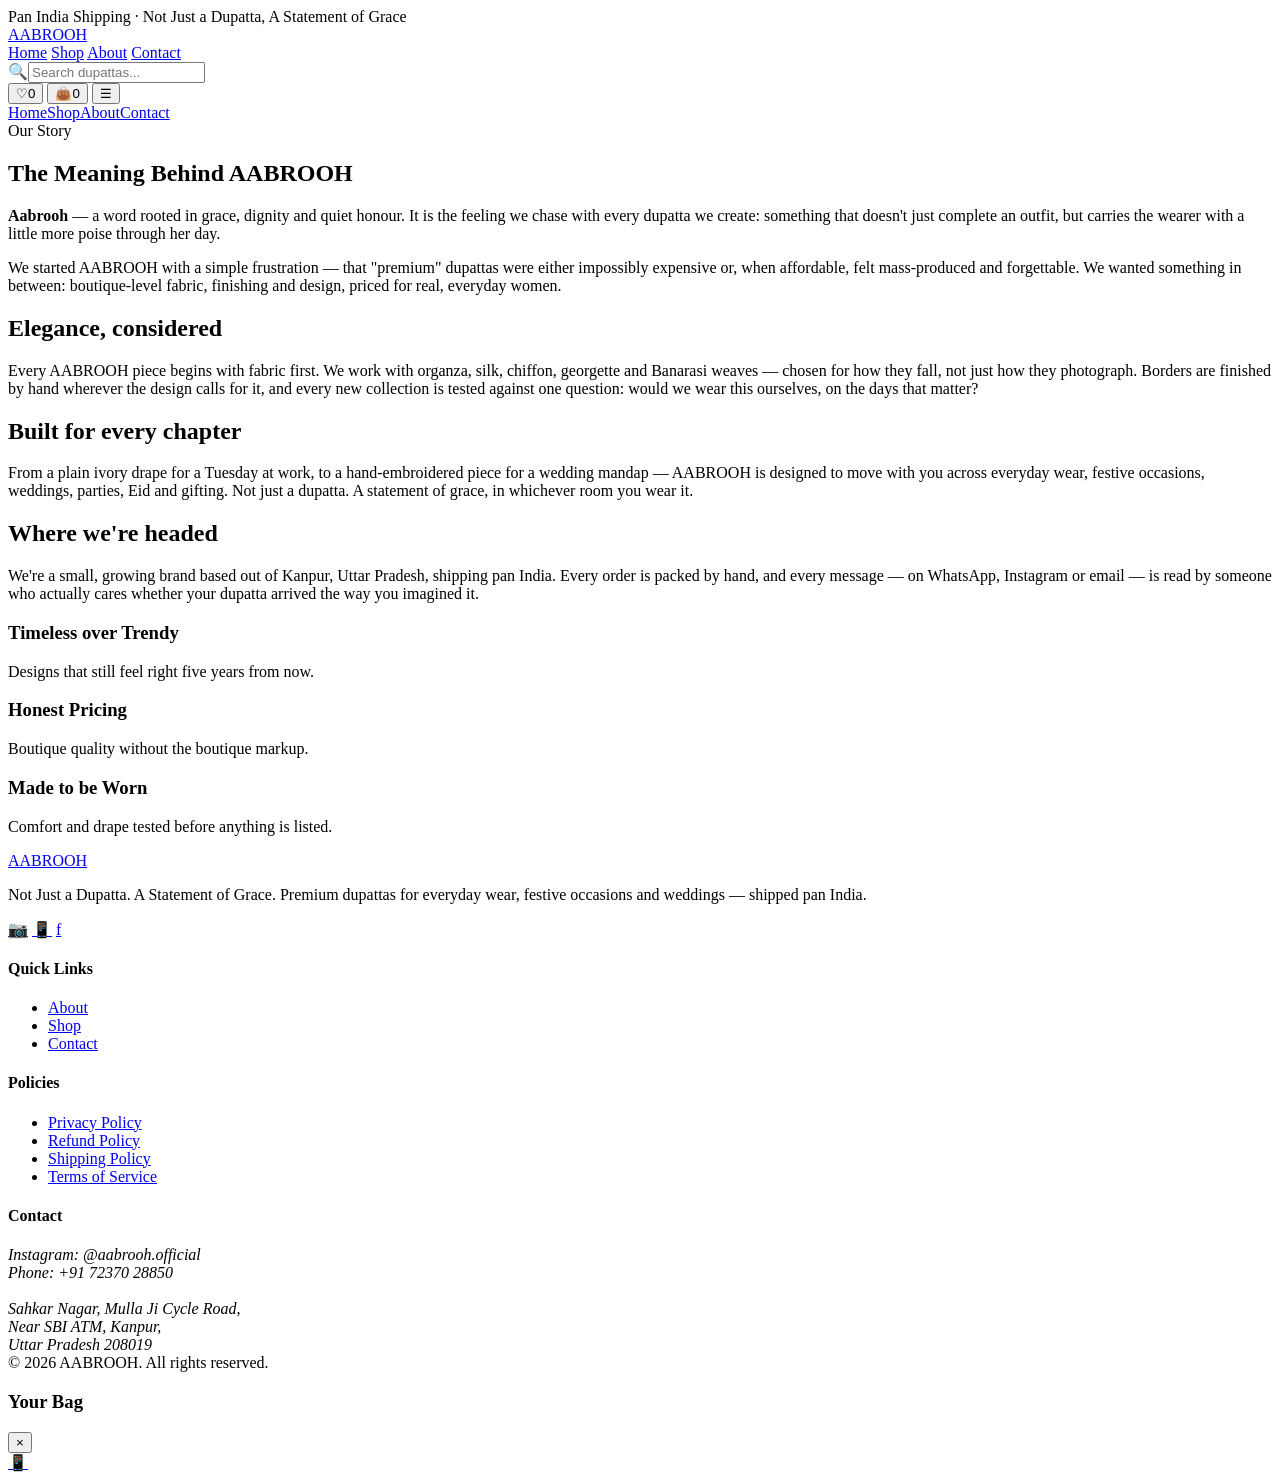
==== about.html @ d540dbf4 "Add files via upload" ====
<!DOCTYPE html>
<html lang="en">
<head>
<meta charset="UTF-8">
<meta name="viewport" content="width=device-width, initial-scale=1.0">
<title>About Us | AABROOH</title>
<meta name="description" content="The story of AABROOH — dedicated to elegance, quality and timeless dupatta fashion.">
<link rel="preconnect" href="https://fonts.googleapis.com">
<link href="https://fonts.googleapis.com/css2?family=Playfair+Display:wght@500;600;700&family=Poppins:wght@300;400;500;600&display=swap" rel="stylesheet">
<link rel="stylesheet" href="css/style.css">
</head>
<body>

<div class="announce">Pan India Shipping · Not Just a Dupatta, A Statement of Grace</div>

<header class="navbar">
  <div class="nav-inner">
    <a href="index.html" class="logo">AABR<span>OO</span>H</a>
    <nav class="nav-links">
      <a href="index.html">Home</a>
      <a href="shop.html">Shop</a>
      <a href="about.html" class="active">About</a>
      <a href="contact.html">Contact</a>
    </nav>
    <div class="nav-icons">
      <div class="search-box"><span>&#128269;</span><input type="text" id="navSearch" placeholder="Search dupattas..."></div>
      <button class="icon-btn" title="Wishlist">&#9825;<span class="badge wishlist-count">0</span></button>
      <button class="icon-btn" id="cartBtn" title="Cart">&#128092;<span class="badge cart-count">0</span></button>
      <button class="nav-toggle" id="navToggle">&#9776;</button>
    </div>
  </div>
  <div class="mobile-menu" id="mobileMenu">
    <a href="index.html">Home</a><a href="shop.html">Shop</a><a href="about.html">About</a><a href="contact.html">Contact</a>
  </div>
</header>

<section class="about-hero">
  <span class="eyebrow">Our Story</span>
  <h1>The Meaning Behind AABROOH</h1>
</section>

<div class="about-body">
  <p><strong>Aabrooh</strong> — a word rooted in grace, dignity and quiet honour. It is the feeling we chase with every dupatta we create: something that doesn't just complete an outfit, but carries the wearer with a little more poise through her day.</p>

  <p>We started AABROOH with a simple frustration — that "premium" dupattas were either impossibly expensive or, when affordable, felt mass-produced and forgettable. We wanted something in between: boutique-level fabric, finishing and design, priced for real, everyday women.</p>

  <h2>Elegance, considered</h2>
  <p>Every AABROOH piece begins with fabric first. We work with organza, silk, chiffon, georgette and Banarasi weaves — chosen for how they fall, not just how they photograph. Borders are finished by hand wherever the design calls for it, and every new collection is tested against one question: would we wear this ourselves, on the days that matter?</p>

  <h2>Built for every chapter</h2>
  <p>From a plain ivory drape for a Tuesday at work, to a hand-embroidered piece for a wedding mandap — AABROOH is designed to move with you across everyday wear, festive occasions, weddings, parties, Eid and gifting. Not just a dupatta. A statement of grace, in whichever room you wear it.</p>

  <h2>Where we're headed</h2>
  <p>We're a small, growing brand based out of Kanpur, Uttar Pradesh, shipping pan India. Every order is packed by hand, and every message — on WhatsApp, Instagram or email — is read by someone who actually cares whether your dupatta arrived the way you imagined it.</p>
</div>

<section class="about-values">
  <div class="value-card"><h3>Timeless over Trendy</h3><p>Designs that still feel right five years from now.</p></div>
  <div class="value-card"><h3>Honest Pricing</h3><p>Boutique quality without the boutique markup.</p></div>
  <div class="value-card"><h3>Made to be Worn</h3><p>Comfort and drape tested before anything is listed.</p></div>
</section>

<footer class="footer">
  <div class="footer-grid">
    <div class="footer-brand">
      <a href="index.html" class="logo">AABR<span>OO</span>H</a>
      <p>Not Just a Dupatta. A Statement of Grace. Premium dupattas for everyday wear, festive occasions and weddings — shipped pan India.</p>
      <div class="footer-social">
        <a href="https://instagram.com/aabrooh.official" target="_blank" title="Instagram">&#128247;</a>
        <a href="https://wa.me/917237028850" target="_blank" title="WhatsApp">&#128241;</a>
        <a href="#" target="_blank" title="Facebook">f</a>
      </div>
    </div>
    <div class="footer-col"><h4>Quick Links</h4><ul><li><a href="about.html">About</a></li><li><a href="shop.html">Shop</a></li><li><a href="contact.html">Contact</a></li></ul></div>
    <div class="footer-col"><h4>Policies</h4><ul><li><a href="#">Privacy Policy</a></li><li><a href="#">Refund Policy</a></li><li><a href="#">Shipping Policy</a></li><li><a href="#">Terms of Service</a></li></ul></div>
    <div class="footer-col"><h4>Contact</h4><address>Instagram: @aabrooh.official<br>Phone: +91 72370 28850<br><br>Sahkar Nagar, Mulla Ji Cycle Road,<br>Near SBI ATM, Kanpur,<br>Uttar Pradesh 208019</address></div>
  </div>
  <div class="footer-bottom">&copy; 2026 AABROOH. All rights reserved.</div>
</footer>

<div class="overlay" id="overlay"></div>
<div class="drawer" id="cartDrawer">
  <div class="drawer-head"><h3>Your Bag</h3><button class="drawer-close" id="drawerClose">&times;</button></div>
  <div class="drawer-body" id="drawerBody"></div>
  <div class="drawer-foot" id="drawerFoot"></div>
</div>

<a class="wa-float" href="https://wa.me/917237028850" target="_blank" title="Chat on WhatsApp">&#128241;</a>
<div class="toast" id="toast"></div>

<script src="js/products.js"></script>
<script src="js/main.js"></script>
</body>
</html>
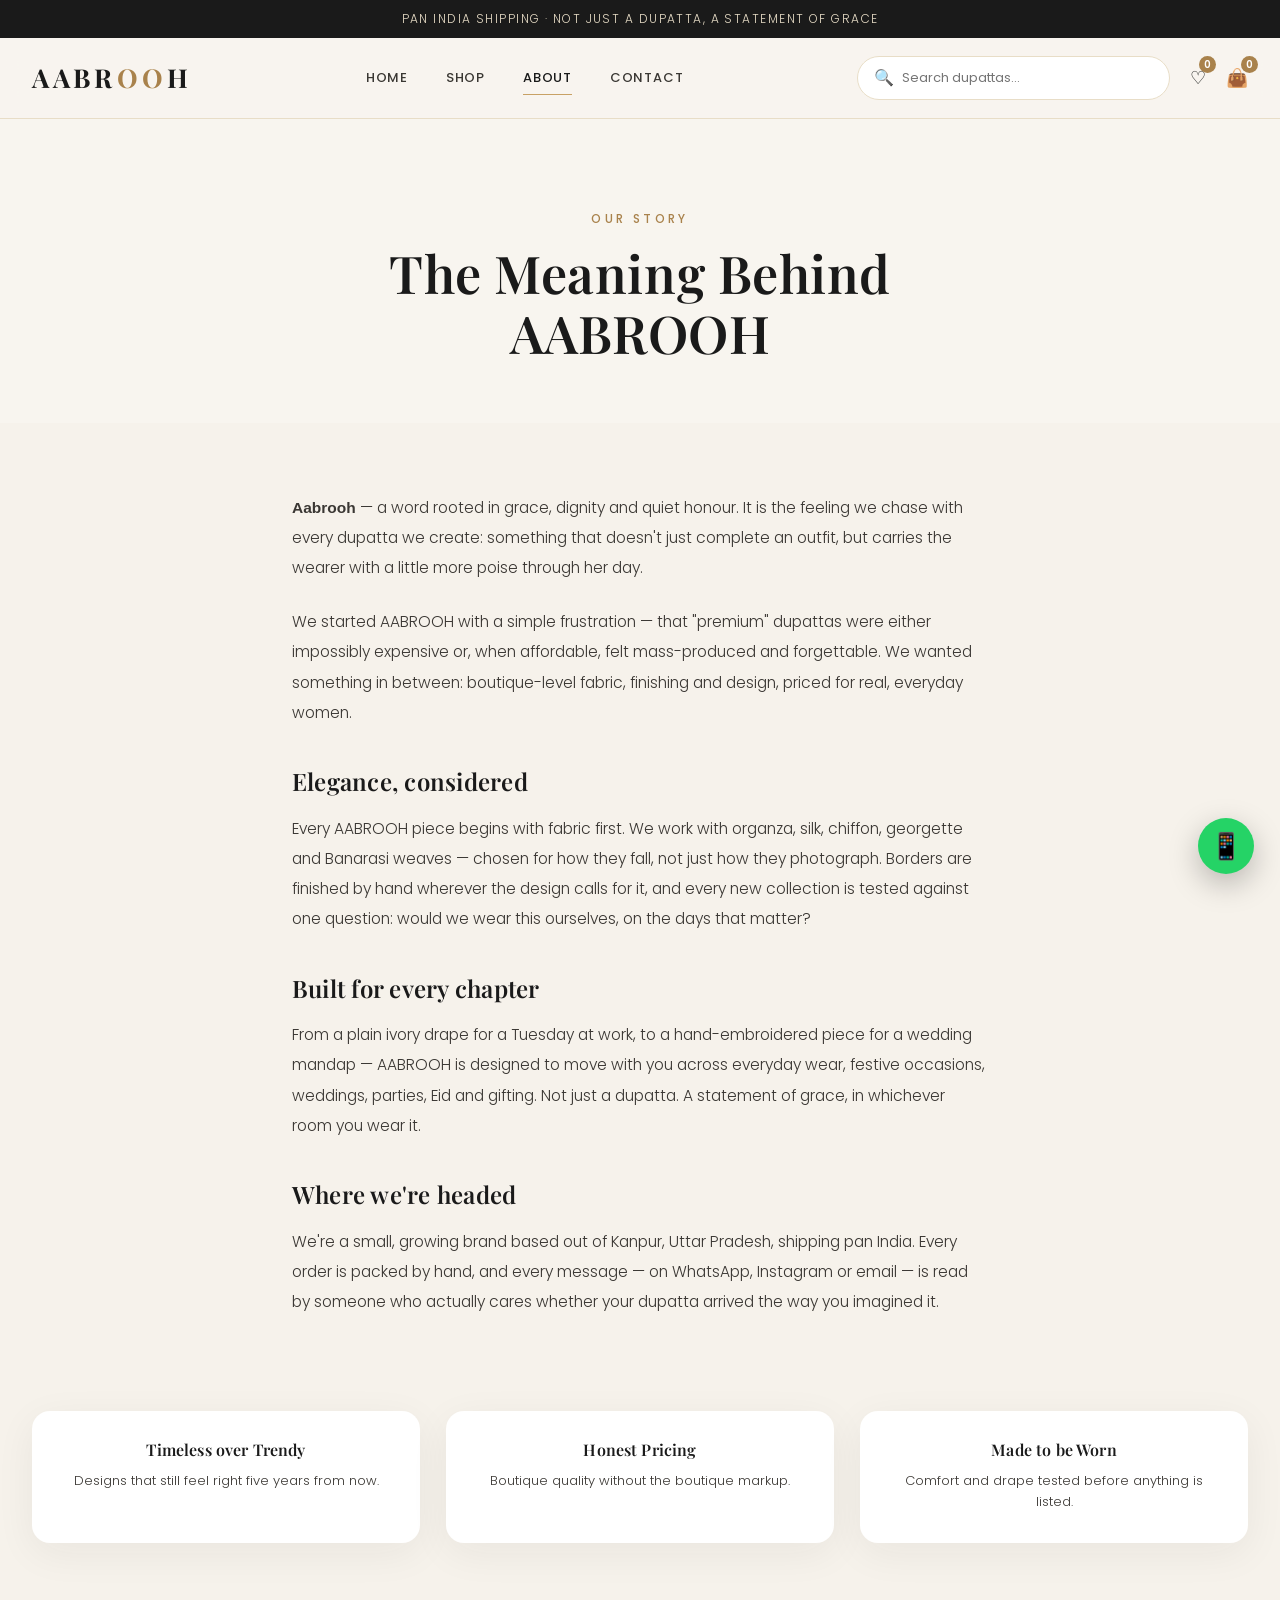
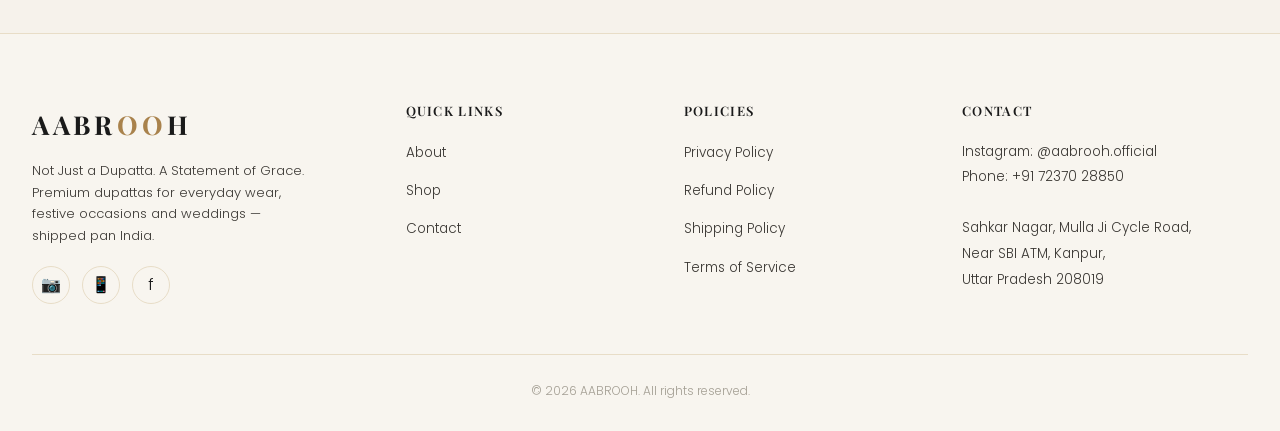
==== commit c95be703: "Update stylesheet and script links in about.html" ====
--- a/about.html
+++ b/about.html
@@ -7,7 +7,7 @@
 <meta name="description" content="The story of AABROOH — dedicated to elegance, quality and timeless dupatta fashion.">
 <link rel="preconnect" href="https://fonts.googleapis.com">
 <link href="https://fonts.googleapis.com/css2?family=Playfair+Display:wght@500;600;700&family=Poppins:wght@300;400;500;600&display=swap" rel="stylesheet">
-<link rel="stylesheet" href="css/style.css">
+<link rel="stylesheet" href="style.css">
 </head>
 <body>
 
@@ -88,7 +88,7 @@
 <a class="wa-float" href="https://wa.me/917237028850" target="_blank" title="Chat on WhatsApp">&#128241;</a>
 <div class="toast" id="toast"></div>
 
-<script src="js/products.js"></script>
-<script src="js/main.js"></script>
+<script src="products.js"></script>
+<script src="main.js"></script>
 </body>
 </html>
--- a/style.css
+++ b/style.css
@@ -0,0 +1,931 @@
+/* ==========================================================================
+   AABROOH — The Dupatta Collection
+   Design tokens: Ivory #F8F5EF · Warm Beige #F6F2EB · Matte Gold #C8A165
+   · Deep Gold #A9824C · Black #1A1A1A · Hairline #E8DDC7
+   Display: Playfair Display · Body: Poppins
+   ========================================================================== */
+
+:root {
+  --ivory: #F8F5EF;
+  --beige: #F6F2EB;
+  --gold: #C8A165;
+  --gold-deep: #A9824C;
+  --gold-soft: #E8DDC7;
+  --black: #1A1A1A;
+  --black-soft: #3A3733;
+  --white: #FFFFFF;
+
+  --font-display: 'Playfair Display', 'Georgia', serif;
+  --font-body: 'Poppins', 'Helvetica Neue', sans-serif;
+
+  --max-width: 1280px;
+  --radius: 18px;
+  --radius-sm: 10px;
+  --shadow-soft: 0 10px 40px rgba(26, 26, 26, 0.06);
+  --shadow-lift: 0 20px 60px rgba(26, 26, 26, 0.12);
+  --transition: 420ms cubic-bezier(0.16, 1, 0.3, 1);
+}
+
+* { box-sizing: border-box; margin: 0; padding: 0; }
+
+html { scroll-behavior: smooth; }
+
+@media (prefers-reduced-motion: reduce) {
+  html { scroll-behavior: auto; }
+  * { animation-duration: 0.01ms !important; animation-iteration-count: 1 !important; transition-duration: 0.01ms !important; }
+}
+
+body {
+  font-family: var(--font-body);
+  background: var(--beige);
+  color: var(--black);
+  font-weight: 300;
+  line-height: 1.65;
+  -webkit-font-smoothing: antialiased;
+}
+
+img { max-width: 100%; display: block; }
+a { color: inherit; text-decoration: none; }
+ul { list-style: none; }
+button { font-family: inherit; cursor: pointer; }
+input, textarea, select { font-family: inherit; }
+
+.container {
+  max-width: var(--max-width);
+  margin: 0 auto;
+  padding: 0 32px;
+}
+
+.eyebrow {
+  font-family: var(--font-body);
+  font-size: 12px;
+  letter-spacing: 0.28em;
+  text-transform: uppercase;
+  color: var(--gold-deep);
+  font-weight: 500;
+  display: block;
+  margin-bottom: 14px;
+}
+
+h1, h2, h3, h4 {
+  font-family: var(--font-display);
+  font-weight: 600;
+  color: var(--black);
+  line-height: 1.15;
+  letter-spacing: 0.01em;
+}
+
+h2.section-title {
+  font-size: clamp(28px, 4vw, 42px);
+  text-align: center;
+  margin-bottom: 8px;
+}
+
+.section-sub {
+  text-align: center;
+  color: var(--black-soft);
+  font-size: 15px;
+  max-width: 520px;
+  margin: 0 auto 56px;
+  font-weight: 300;
+}
+
+/* ---------- Drape divider — signature element ---------- */
+.drape-divider {
+  width: 100%;
+  height: 44px;
+  display: block;
+  margin: 0 auto;
+}
+.drape-divider path {
+  stroke: var(--gold);
+  stroke-width: 1.4;
+  fill: none;
+  opacity: 0.55;
+}
+
+/* ---------- Buttons ---------- */
+.btn {
+  display: inline-flex;
+  align-items: center;
+  justify-content: center;
+  gap: 8px;
+  padding: 15px 34px;
+  border-radius: 999px;
+  font-size: 13px;
+  letter-spacing: 0.14em;
+  text-transform: uppercase;
+  font-weight: 500;
+  border: 1px solid transparent;
+  transition: all var(--transition);
+  white-space: nowrap;
+}
+.btn-primary {
+  background: var(--black);
+  color: var(--ivory);
+}
+.btn-primary:hover { background: var(--gold-deep); transform: translateY(-2px); box-shadow: var(--shadow-lift); }
+
+.btn-outline {
+  background: transparent;
+  border-color: var(--black);
+  color: var(--black);
+}
+.btn-outline:hover { background: var(--black); color: var(--ivory); transform: translateY(-2px); }
+
+.btn-gold {
+  background: var(--gold);
+  color: var(--white);
+}
+.btn-gold:hover { background: var(--gold-deep); transform: translateY(-2px); box-shadow: var(--shadow-lift); }
+
+.btn-whatsapp {
+  background: #ffffff;
+  border: 1px solid var(--gold-soft);
+  color: var(--black);
+  font-size: 12.5px;
+}
+.btn-whatsapp:hover { border-color: var(--gold); background: var(--ivory); }
+
+.btn-block { width: 100%; }
+.btn-sm { padding: 11px 22px; font-size: 12px; }
+
+/* ---------- Top announcement bar ---------- */
+.announce {
+  background: var(--black);
+  color: var(--gold-soft);
+  text-align: center;
+  font-size: 12px;
+  letter-spacing: 0.12em;
+  padding: 9px 12px;
+  text-transform: uppercase;
+}
+
+/* ---------- Navbar ---------- */
+.navbar {
+  position: sticky;
+  top: 0;
+  z-index: 200;
+  background: rgba(248, 245, 239, 0.92);
+  backdrop-filter: blur(14px);
+  border-bottom: 1px solid var(--gold-soft);
+}
+.nav-inner {
+  max-width: var(--max-width);
+  margin: 0 auto;
+  padding: 18px 32px;
+  display: flex;
+  align-items: center;
+  justify-content: space-between;
+  gap: 24px;
+}
+.logo {
+  font-family: var(--font-display);
+  font-size: 26px;
+  letter-spacing: 0.16em;
+  font-weight: 700;
+  color: var(--black);
+}
+.logo span { color: var(--gold-deep); }
+
+.nav-links {
+  display: flex;
+  gap: 38px;
+  font-size: 13px;
+  letter-spacing: 0.06em;
+  text-transform: uppercase;
+  font-weight: 500;
+}
+.nav-links a {
+  position: relative;
+  padding: 6px 0;
+  color: var(--black-soft);
+  transition: color var(--transition);
+}
+.nav-links a::after {
+  content: '';
+  position: absolute;
+  bottom: 0; left: 0;
+  width: 0%;
+  height: 1px;
+  background: var(--gold);
+  transition: width var(--transition);
+}
+.nav-links a:hover, .nav-links a.active { color: var(--black); }
+.nav-links a:hover::after, .nav-links a.active::after { width: 100%; }
+
+.nav-icons {
+  display: flex;
+  align-items: center;
+  gap: 20px;
+}
+.icon-btn {
+  position: relative;
+  background: none;
+  border: none;
+  color: var(--black);
+  font-size: 18px;
+  display: flex;
+  align-items: center;
+}
+.badge {
+  position: absolute;
+  top: -8px; right: -10px;
+  background: var(--gold-deep);
+  color: var(--white);
+  font-size: 10px;
+  min-width: 17px;
+  height: 17px;
+  border-radius: 50%;
+  display: flex;
+  align-items: center;
+  justify-content: center;
+  font-weight: 600;
+}
+.search-box {
+  display: flex;
+  align-items: center;
+  border: 1px solid var(--gold-soft);
+  border-radius: 999px;
+  padding: 8px 16px;
+  gap: 8px;
+  background: var(--white);
+  min-width: 190px;
+}
+.search-box input {
+  border: none;
+  background: transparent;
+  outline: none;
+  font-size: 13px;
+  width: 100%;
+  color: var(--black);
+}
+.nav-toggle { display: none; background: none; border: none; font-size: 22px; }
+
+@media (max-width: 980px) {
+  .nav-links, .search-box { display: none; }
+  .nav-toggle { display: block; }
+}
+
+/* Mobile menu */
+.mobile-menu {
+  display: none;
+  flex-direction: column;
+  background: var(--ivory);
+  border-top: 1px solid var(--gold-soft);
+  padding: 18px 32px 26px;
+  gap: 16px;
+}
+.mobile-menu.open { display: flex; }
+.mobile-menu a {
+  font-size: 14px;
+  text-transform: uppercase;
+  letter-spacing: 0.08em;
+  padding: 8px 0;
+  border-bottom: 1px solid var(--gold-soft);
+}
+
+/* ---------- Hero ---------- */
+.hero {
+  position: relative;
+  padding: 100px 32px 90px;
+  text-align: center;
+  overflow: hidden;
+  background:
+    radial-gradient(ellipse at 20% 20%, rgba(200,161,101,0.14), transparent 55%),
+    radial-gradient(ellipse at 80% 70%, rgba(200,161,101,0.10), transparent 50%),
+    var(--ivory);
+}
+.hero-eyebrow {
+  font-size: 12px;
+  letter-spacing: 0.35em;
+  text-transform: uppercase;
+  color: var(--gold-deep);
+  margin-bottom: 22px;
+  animation: fadeUp 900ms var(--transition) both;
+}
+.hero h1 {
+  font-size: clamp(56px, 10vw, 128px);
+  letter-spacing: 0.05em;
+  animation: fadeUp 900ms 80ms var(--transition) both;
+}
+.hero-line {
+  width: 90px;
+  height: 1px;
+  background: var(--gold);
+  margin: 26px auto;
+  transform-origin: center;
+  animation: growLine 1100ms 300ms var(--transition) both;
+}
+.hero-sub {
+  font-family: var(--font-display);
+  font-style: italic;
+  font-size: clamp(18px, 2.6vw, 24px);
+  color: var(--black-soft);
+  margin-bottom: 14px;
+  animation: fadeUp 900ms 160ms var(--transition) both;
+}
+.hero-slogan {
+  font-size: 15px;
+  letter-spacing: 0.04em;
+  color: var(--black-soft);
+  max-width: 460px;
+  margin: 0 auto 40px;
+  animation: fadeUp 900ms 220ms var(--transition) both;
+}
+.hero-cta {
+  display: flex;
+  justify-content: center;
+  gap: 18px;
+  flex-wrap: wrap;
+  animation: fadeUp 900ms 300ms var(--transition) both;
+}
+
+@keyframes fadeUp {
+  from { opacity: 0; transform: translateY(24px); }
+  to { opacity: 1; transform: translateY(0); }
+}
+@keyframes growLine {
+  from { width: 0; opacity: 0; }
+  to { width: 90px; opacity: 1; }
+}
+
+/* ---------- Section wrapper ---------- */
+.section { padding: 90px 32px; }
+.section-tight { padding: 70px 32px; }
+.bg-ivory { background: var(--ivory); }
+
+/* ---------- Collections ---------- */
+.collections-grid {
+  display: grid;
+  grid-template-columns: repeat(6, 1fr);
+  grid-auto-rows: 190px;
+  gap: 18px;
+  max-width: var(--max-width);
+  margin: 0 auto;
+}
+.collection-card {
+  position: relative;
+  border-radius: var(--radius);
+  overflow: hidden;
+  background: linear-gradient(145deg, #EFE3CC 0%, #DCC79D 55%, #C8A165 100%);
+  display: flex;
+  align-items: flex-end;
+  padding: 22px;
+  transition: transform var(--transition), box-shadow var(--transition);
+  grid-column: span 2;
+}
+.collection-card:nth-child(1) { grid-column: span 3; grid-row: span 2; }
+.collection-card:nth-child(2) { grid-column: span 3; grid-row: span 2; }
+.collection-card:nth-child(n+3) { grid-column: span 2; }
+.collection-card::before {
+  content: '';
+  position: absolute; inset: 0;
+  background: linear-gradient(180deg, rgba(26,26,26,0) 40%, rgba(26,26,26,0.55) 100%);
+}
+.collection-card:hover { transform: translateY(-6px); box-shadow: var(--shadow-lift); }
+.collection-card span {
+  position: relative;
+  color: var(--white);
+  font-family: var(--font-display);
+  font-size: 20px;
+  letter-spacing: 0.03em;
+  z-index: 1;
+}
+@media (max-width: 900px) {
+  .collections-grid { grid-template-columns: repeat(2, 1fr); grid-auto-rows: 150px; }
+  .collection-card, .collection-card:nth-child(1), .collection-card:nth-child(2), .collection-card:nth-child(n+3) { grid-column: span 1; grid-row: span 1; }
+}
+
+/* ---------- Why choose ---------- */
+.why-grid {
+  display: grid;
+  grid-template-columns: repeat(3, 1fr);
+  gap: 40px;
+  max-width: var(--max-width);
+  margin: 0 auto;
+}
+.why-item { text-align: center; padding: 20px; }
+.why-icon {
+  width: 64px; height: 64px;
+  margin: 0 auto 20px;
+  border-radius: 50%;
+  border: 1px solid var(--gold-soft);
+  display: flex; align-items: center; justify-content: center;
+  font-size: 24px;
+  color: var(--gold-deep);
+  background: var(--white);
+  transition: all var(--transition);
+}
+.why-item:hover .why-icon { background: var(--gold); color: var(--white); transform: rotate(8deg) scale(1.06); }
+.why-item h3 { font-size: 17px; margin-bottom: 8px; }
+.why-item p { font-size: 13.5px; color: var(--black-soft); }
+@media (max-width: 800px) { .why-grid { grid-template-columns: 1fr; gap: 34px; } }
+
+/* ---------- Product grid & cards ---------- */
+.product-grid {
+  display: grid;
+  grid-template-columns: repeat(4, 1fr);
+  gap: 28px;
+  max-width: var(--max-width);
+  margin: 0 auto;
+}
+@media (max-width: 1100px) { .product-grid { grid-template-columns: repeat(3, 1fr); } }
+@media (max-width: 760px) { .product-grid { grid-template-columns: repeat(2, 1fr); gap: 16px; } }
+
+/* Shop page grid sits next to a sidebar, so it needs one fewer column at each breakpoint */
+.shop-main .product-grid { grid-template-columns: repeat(3, 1fr); }
+@media (max-width: 1200px) { .shop-main .product-grid { grid-template-columns: repeat(2, 1fr); } }
+@media (max-width: 560px) { .shop-main .product-grid { grid-template-columns: 1fr; } }
+
+.product-card {
+  background: var(--white);
+  border-radius: var(--radius);
+  overflow: hidden;
+  box-shadow: var(--shadow-soft);
+  transition: transform var(--transition), box-shadow var(--transition);
+  position: relative;
+}
+.product-card:hover { transform: translateY(-8px); box-shadow: var(--shadow-lift); }
+
+.product-media {
+  position: relative;
+  aspect-ratio: 3/4;
+  background: linear-gradient(150deg, #F1E7D4 0%, #E4CFA6 55%, #C8A165 100%);
+  overflow: hidden;
+}
+.product-media::after {
+  content: attr(data-tag);
+  position: absolute; inset: 0;
+  display: flex; align-items: center; justify-content: center;
+  font-family: var(--font-display);
+  font-style: italic;
+  color: rgba(255,255,255,0.85);
+  font-size: 15px;
+  text-align: center;
+  padding: 20px;
+}
+.product-badge {
+  position: absolute;
+  top: 14px; left: 14px;
+  background: var(--black);
+  color: var(--ivory);
+  font-size: 10px;
+  letter-spacing: 0.1em;
+  text-transform: uppercase;
+  padding: 6px 12px;
+  border-radius: 999px;
+  z-index: 2;
+}
+.wishlist-btn {
+  position: absolute;
+  top: 12px; right: 12px;
+  width: 36px; height: 36px;
+  border-radius: 50%;
+  background: rgba(255,255,255,0.85);
+  border: none;
+  display: flex; align-items: center; justify-content: center;
+  font-size: 15px;
+  color: var(--black);
+  transition: all var(--transition);
+  z-index: 2;
+}
+.wishlist-btn:hover, .wishlist-btn.active { background: var(--gold); color: var(--white); }
+
+.quick-view {
+  position: absolute;
+  bottom: 0; left: 0; right: 0;
+  background: rgba(26,26,26,0.85);
+  color: var(--white);
+  text-align: center;
+  padding: 12px;
+  font-size: 12px;
+  letter-spacing: 0.1em;
+  text-transform: uppercase;
+  transform: translateY(100%);
+  transition: transform var(--transition);
+  z-index: 2;
+}
+.product-card:hover .quick-view { transform: translateY(0); }
+
+.product-info { padding: 20px 20px 22px; }
+.product-cat { font-size: 11px; letter-spacing: 0.1em; text-transform: uppercase; color: var(--gold-deep); margin-bottom: 6px; }
+.product-name { font-family: var(--font-display); font-size: 17px; margin-bottom: 8px; }
+.product-price { display: flex; align-items: baseline; gap: 10px; margin-bottom: 16px; }
+.price-now { font-size: 17px; font-weight: 600; }
+.price-mrp { font-size: 13px; color: #A39E93; text-decoration: line-through; }
+.price-off { font-size: 12px; color: var(--gold-deep); font-weight: 600; }
+
+.product-actions { display: flex; gap: 8px; }
+.product-actions .btn { flex: 1; padding: 11px 6px; font-size: 10.5px; letter-spacing: 0.03em; white-space: nowrap; }
+
+.section-footer-cta { text-align: center; margin-top: 50px; }
+
+/* ---------- Reviews ---------- */
+.reviews-track {
+  display: grid;
+  grid-template-columns: repeat(3, 1fr);
+  gap: 26px;
+  max-width: var(--max-width);
+  margin: 0 auto;
+}
+@media (max-width: 900px) { .reviews-track { grid-template-columns: 1fr; } }
+.review-card {
+  background: var(--white);
+  border-radius: var(--radius);
+  padding: 34px 30px;
+  box-shadow: var(--shadow-soft);
+}
+.stars { color: var(--gold); font-size: 14px; margin-bottom: 16px; letter-spacing: 3px; }
+.review-text { font-size: 14px; color: var(--black-soft); font-style: italic; margin-bottom: 22px; }
+.review-name { font-family: var(--font-display); font-size: 15px; }
+.review-loc { font-size: 12px; color: #A39E93; }
+
+/* ---------- Instagram gallery ---------- */
+.insta-grid {
+  display: grid;
+  grid-template-columns: repeat(6, 1fr);
+  gap: 12px;
+  max-width: var(--max-width);
+  margin: 0 auto;
+}
+.insta-item {
+  aspect-ratio: 1;
+  border-radius: var(--radius-sm);
+  background: linear-gradient(160deg, #EFE3CC, #C8A165);
+  display: flex; align-items: center; justify-content: center;
+  color: rgba(255,255,255,0.9);
+  font-size: 20px;
+  transition: transform var(--transition);
+}
+.insta-item:hover { transform: scale(1.04); }
+.insta-item:nth-child(3n+1) { background: linear-gradient(160deg, #E4CFA6, #A9824C); }
+.insta-item:nth-child(3n+2) { background: linear-gradient(160deg, #1A1A1A, #3A3733); }
+@media (max-width: 900px) { .insta-grid { grid-template-columns: repeat(3, 1fr); } }
+
+/* ---------- Newsletter ---------- */
+.newsletter {
+  background: var(--black);
+  color: var(--ivory);
+  text-align: center;
+  padding: 80px 32px;
+}
+.newsletter h2 { color: var(--ivory); font-size: clamp(26px, 4vw, 36px); margin-bottom: 12px; }
+.newsletter p { color: #C9C4BA; font-size: 14px; margin-bottom: 34px; }
+.newsletter-form {
+  display: flex;
+  max-width: 440px;
+  margin: 0 auto;
+  gap: 10px;
+  flex-wrap: wrap;
+}
+.newsletter-form input {
+  flex: 1;
+  min-width: 200px;
+  padding: 15px 22px;
+  border-radius: 999px;
+  border: 1px solid #4A473F;
+  background: #232220;
+  color: var(--ivory);
+  font-size: 13px;
+  outline: none;
+}
+.newsletter-form input::placeholder { color: #868175; }
+.newsletter-note { font-size: 12px; color: #868175; margin-top: 14px; }
+
+/* ---------- Footer ---------- */
+.footer {
+  background: var(--ivory);
+  border-top: 1px solid var(--gold-soft);
+  padding: 70px 32px 30px;
+}
+.footer-grid {
+  display: grid;
+  grid-template-columns: 1.4fr 1fr 1fr 1.2fr;
+  gap: 40px;
+  max-width: var(--max-width);
+  margin: 0 auto 50px;
+}
+@media (max-width: 900px) { .footer-grid { grid-template-columns: 1fr 1fr; } }
+.footer-brand .logo { display: block; margin-bottom: 14px; }
+.footer-brand p { font-size: 13px; color: var(--black-soft); max-width: 280px; margin-bottom: 20px; }
+.footer-social { display: flex; gap: 12px; }
+.footer-social a {
+  width: 38px; height: 38px;
+  border-radius: 50%;
+  border: 1px solid var(--gold-soft);
+  display: flex; align-items: center; justify-content: center;
+  transition: all var(--transition);
+}
+.footer-social a:hover { background: var(--gold); color: var(--white); border-color: var(--gold); }
+.footer-col h4 { font-size: 13px; letter-spacing: 0.1em; text-transform: uppercase; margin-bottom: 20px; }
+.footer-col ul li { margin-bottom: 12px; }
+.footer-col ul li a { font-size: 13.5px; color: var(--black-soft); transition: color var(--transition); }
+.footer-col ul li a:hover { color: var(--gold-deep); }
+.footer-col address { font-style: normal; font-size: 13.5px; color: var(--black-soft); line-height: 1.9; }
+.footer-bottom {
+  text-align: center;
+  font-size: 12px;
+  color: #A39E93;
+  padding-top: 26px;
+  border-top: 1px solid var(--gold-soft);
+  max-width: var(--max-width);
+  margin: 0 auto;
+}
+
+/* ---------- WhatsApp floating button ---------- */
+.wa-float {
+  position: fixed;
+  bottom: 26px; right: 26px;
+  width: 56px; height: 56px;
+  border-radius: 50%;
+  background: #25D366;
+  color: white;
+  display: flex; align-items: center; justify-content: center;
+  font-size: 26px;
+  box-shadow: 0 10px 30px rgba(0,0,0,0.25);
+  z-index: 300;
+  transition: transform var(--transition);
+}
+.wa-float:hover { transform: scale(1.08); }
+
+/* ---------- Breadcrumb ---------- */
+.breadcrumb {
+  font-size: 12.5px;
+  color: var(--black-soft);
+  padding: 22px 32px 0;
+  max-width: var(--max-width);
+  margin: 0 auto;
+}
+.breadcrumb a { color: var(--gold-deep); }
+
+/* ---------- Page header (shop/about/contact) ---------- */
+.page-header {
+  text-align: center;
+  padding: 60px 32px 40px;
+}
+.page-header h1 { font-size: clamp(34px, 5vw, 52px); }
+.page-header p { color: var(--black-soft); margin-top: 10px; font-size: 14px; }
+
+/* ---------- Shop layout ---------- */
+.shop-layout {
+  display: grid;
+  grid-template-columns: 270px 1fr;
+  gap: 40px;
+  max-width: var(--max-width);
+  margin: 0 auto;
+  padding: 0 32px 90px;
+  align-items: start;
+}
+@media (max-width: 900px) { .shop-layout { grid-template-columns: 1fr; } }
+
+.filters {
+  background: var(--white);
+  border-radius: var(--radius);
+  padding: 26px;
+  box-shadow: var(--shadow-soft);
+  position: sticky;
+  top: 100px;
+}
+.filter-group { margin-bottom: 26px; }
+.filter-group:last-child { margin-bottom: 0; }
+.filter-group h4 { font-size: 12px; letter-spacing: 0.1em; text-transform: uppercase; margin-bottom: 14px; color: var(--black); }
+.filter-option {
+  display: flex; align-items: center; gap: 10px;
+  font-size: 13.5px; color: var(--black-soft);
+  margin-bottom: 10px; cursor: pointer;
+}
+.filter-option input { accent-color: var(--gold-deep); }
+.price-range { display: flex; align-items: center; gap: 8px; font-size: 12px; }
+.price-range input[type="range"] { width: 100%; accent-color: var(--gold-deep); }
+.color-dots { display: flex; gap: 8px; flex-wrap: wrap; }
+.color-dot {
+  width: 26px; height: 26px; border-radius: 50%;
+  border: 2px solid transparent;
+  cursor: pointer;
+  transition: all var(--transition);
+}
+.color-dot.selected { border-color: var(--black); }
+
+.shop-toolbar {
+  display: flex;
+  justify-content: space-between;
+  align-items: center;
+  margin-bottom: 28px;
+  flex-wrap: wrap;
+  gap: 12px;
+}
+.result-count { font-size: 13px; color: var(--black-soft); }
+.sort-select {
+  border: 1px solid var(--gold-soft);
+  border-radius: 999px;
+  padding: 10px 18px;
+  font-size: 12.5px;
+  background: var(--white);
+  outline: none;
+}
+.mobile-filter-toggle { display: none; }
+@media (max-width: 900px) {
+  .filters { display: none; }
+  .filters.open { display: block; position: static; margin-bottom: 24px; }
+  .mobile-filter-toggle { display: inline-flex; }
+}
+
+/* ---------- Product detail page ---------- */
+.product-detail {
+  display: grid;
+  grid-template-columns: 1fr 1fr;
+  gap: 60px;
+  max-width: var(--max-width);
+  margin: 0 auto;
+  padding: 20px 32px 90px;
+}
+@media (max-width: 900px) { .product-detail { grid-template-columns: 1fr; gap: 34px; } }
+
+.gallery-main {
+  aspect-ratio: 3/4;
+  border-radius: var(--radius);
+  background: linear-gradient(150deg, #F1E7D4 0%, #E4CFA6 55%, #C8A165 100%);
+  display: flex; align-items: center; justify-content: center;
+  color: rgba(255,255,255,0.9);
+  font-family: var(--font-display); font-style: italic; font-size: 18px;
+  margin-bottom: 16px;
+  cursor: zoom-in;
+  overflow: hidden;
+  position: relative;
+}
+.gallery-thumbs { display: flex; gap: 12px; }
+.gallery-thumbs div {
+  width: 76px; height: 96px;
+  border-radius: 10px;
+  background: linear-gradient(150deg, #EFE3CC, #C8A165);
+  border: 2px solid transparent;
+  cursor: pointer;
+}
+.gallery-thumbs div.active { border-color: var(--gold-deep); }
+
+.pd-cat { font-size: 12px; letter-spacing: 0.14em; text-transform: uppercase; color: var(--gold-deep); margin-bottom: 10px; }
+.pd-title { font-size: clamp(28px, 3.6vw, 38px); margin-bottom: 14px; }
+.pd-rating { display: flex; align-items: center; gap: 10px; margin-bottom: 20px; font-size: 13px; color: var(--black-soft); }
+.pd-rating .stars { margin-bottom: 0; }
+.pd-price { display: flex; align-items: baseline; gap: 14px; margin-bottom: 26px; }
+.pd-price .price-now { font-size: 26px; }
+.pd-desc { font-size: 14px; color: var(--black-soft); margin-bottom: 30px; line-height: 1.8; }
+
+.pd-options { margin-bottom: 30px; }
+.pd-options h4 { font-size: 12px; letter-spacing: 0.08em; text-transform: uppercase; margin-bottom: 12px; }
+.qty-selector { display: flex; align-items: center; border: 1px solid var(--gold-soft); border-radius: 999px; width: fit-content; }
+.qty-selector button { background: none; border: none; width: 40px; height: 40px; font-size: 16px; }
+.qty-selector span { width: 34px; text-align: center; font-size: 14px; }
+
+.pd-actions { display: flex; gap: 12px; margin-bottom: 34px; flex-wrap: wrap; }
+.pd-actions .btn { flex: 1; min-width: 160px; }
+
+.pd-accordion { border-top: 1px solid var(--gold-soft); }
+.acc-item { border-bottom: 1px solid var(--gold-soft); }
+.acc-head {
+  width: 100%; display: flex; justify-content: space-between; align-items: center;
+  padding: 18px 0; background: none; border: none; font-size: 13.5px; text-transform: uppercase; letter-spacing: 0.06em;
+}
+.acc-body { max-height: 0; overflow: hidden; transition: max-height var(--transition); font-size: 13.5px; color: var(--black-soft); }
+.acc-body p { padding-bottom: 18px; line-height: 1.8; }
+.acc-item.open .acc-body { max-height: 320px; }
+.acc-item.open .acc-head { color: var(--gold-deep); }
+
+.related-title { text-align: center; margin: 0 0 36px; }
+
+/* ---------- Cart drawer ---------- */
+.overlay {
+  position: fixed; inset: 0;
+  background: rgba(26,26,26,0.45);
+  z-index: 400;
+  opacity: 0; pointer-events: none;
+  transition: opacity var(--transition);
+}
+.overlay.open { opacity: 1; pointer-events: auto; }
+
+.drawer {
+  position: fixed; top: 0; right: 0; bottom: 0;
+  width: 400px; max-width: 92vw;
+  background: var(--ivory);
+  z-index: 401;
+  transform: translateX(100%);
+  transition: transform var(--transition);
+  display: flex; flex-direction: column;
+}
+.drawer.open { transform: translateX(0); }
+.drawer-head {
+  padding: 24px 26px;
+  display: flex; justify-content: space-between; align-items: center;
+  border-bottom: 1px solid var(--gold-soft);
+}
+.drawer-head h3 { font-size: 18px; }
+.drawer-close { background: none; border: none; font-size: 20px; }
+.drawer-body { flex: 1; overflow-y: auto; padding: 20px 26px; }
+.cart-item { display: flex; gap: 14px; padding: 16px 0; border-bottom: 1px solid var(--gold-soft); }
+.cart-item-img {
+  width: 68px; height: 84px; border-radius: 8px; flex-shrink: 0;
+  background: linear-gradient(150deg, #EFE3CC, #C8A165);
+}
+.cart-item-info { flex: 1; }
+.cart-item-info .name { font-family: var(--font-display); font-size: 14px; margin-bottom: 4px; }
+.cart-item-info .meta { font-size: 12px; color: var(--black-soft); margin-bottom: 8px; }
+.cart-item-info .row { display: flex; justify-content: space-between; align-items: center; }
+.cart-remove { background: none; border: none; font-size: 11px; color: #A39E93; text-decoration: underline; }
+.drawer-foot { padding: 22px 26px; border-top: 1px solid var(--gold-soft); }
+.drawer-foot .row { display: flex; justify-content: space-between; font-size: 14px; margin-bottom: 16px; }
+.empty-state { text-align: center; padding: 60px 20px; color: var(--black-soft); font-size: 14px; }
+
+/* ---------- Contact page ---------- */
+.contact-layout {
+  display: grid;
+  grid-template-columns: 1fr 1fr;
+  gap: 50px;
+  max-width: var(--max-width);
+  margin: 0 auto;
+  padding: 0 32px 90px;
+}
+@media (max-width: 900px) { .contact-layout { grid-template-columns: 1fr; } }
+.contact-form { display: flex; flex-direction: column; gap: 16px; }
+.contact-form input, .contact-form textarea {
+  padding: 15px 20px;
+  border: 1px solid var(--gold-soft);
+  border-radius: var(--radius-sm);
+  background: var(--white);
+  font-size: 13.5px;
+  outline: none;
+  transition: border-color var(--transition);
+}
+.contact-form input:focus, .contact-form textarea:focus { border-color: var(--gold); }
+.contact-form textarea { resize: vertical; min-height: 130px; }
+.contact-info-card {
+  background: var(--white);
+  border-radius: var(--radius);
+  box-shadow: var(--shadow-soft);
+  padding: 34px;
+}
+.contact-info-card h3 { font-size: 18px; margin-bottom: 20px; }
+.contact-row { display: flex; gap: 14px; margin-bottom: 20px; font-size: 13.5px; color: var(--black-soft); }
+.contact-row .ic { color: var(--gold-deep); font-size: 16px; }
+.map-embed {
+  width: 100%; height: 220px;
+  border-radius: var(--radius-sm);
+  background: linear-gradient(150deg, #EFE3CC, #C8A165);
+  display: flex; align-items: center; justify-content: center;
+  color: rgba(255,255,255,0.85); font-size: 13px; margin-top: 20px;
+}
+.contact-social { display: flex; gap: 12px; margin-top: 22px; }
+
+/* ---------- About page ---------- */
+.about-hero {
+  text-align: center;
+  padding: 90px 32px 60px;
+  background: var(--ivory);
+}
+.about-hero .eyebrow { text-align: center; }
+.about-hero h1 { font-size: clamp(32px, 5vw, 52px); max-width: 700px; margin: 0 auto; }
+.about-body {
+  max-width: 760px;
+  margin: 0 auto;
+  padding: 70px 32px;
+  font-size: 15.5px;
+  color: var(--black-soft);
+  line-height: 1.95;
+}
+.about-body p { margin-bottom: 24px; }
+.about-body h2 { font-size: 24px; color: var(--black); margin: 40px 0 18px; }
+.about-values {
+  display: grid;
+  grid-template-columns: repeat(3, 1fr);
+  gap: 26px;
+  max-width: var(--max-width);
+  margin: 0 auto;
+  padding: 0 32px 90px;
+}
+@media (max-width: 800px) { .about-values { grid-template-columns: 1fr; } }
+.value-card {
+  background: var(--white);
+  border-radius: var(--radius);
+  padding: 30px;
+  text-align: center;
+  box-shadow: var(--shadow-soft);
+}
+.value-card h3 { font-size: 16px; margin-bottom: 10px; }
+.value-card p { font-size: 13px; color: var(--black-soft); }
+
+/* ---------- Toast ---------- */
+.toast {
+  position: fixed;
+  bottom: 96px; right: 26px;
+  background: var(--black);
+  color: var(--ivory);
+  padding: 14px 24px;
+  border-radius: 999px;
+  font-size: 13px;
+  z-index: 500;
+  transform: translateY(20px);
+  opacity: 0;
+  pointer-events: none;
+  transition: all var(--transition);
+}
+.toast.show { transform: translateY(0); opacity: 1; }
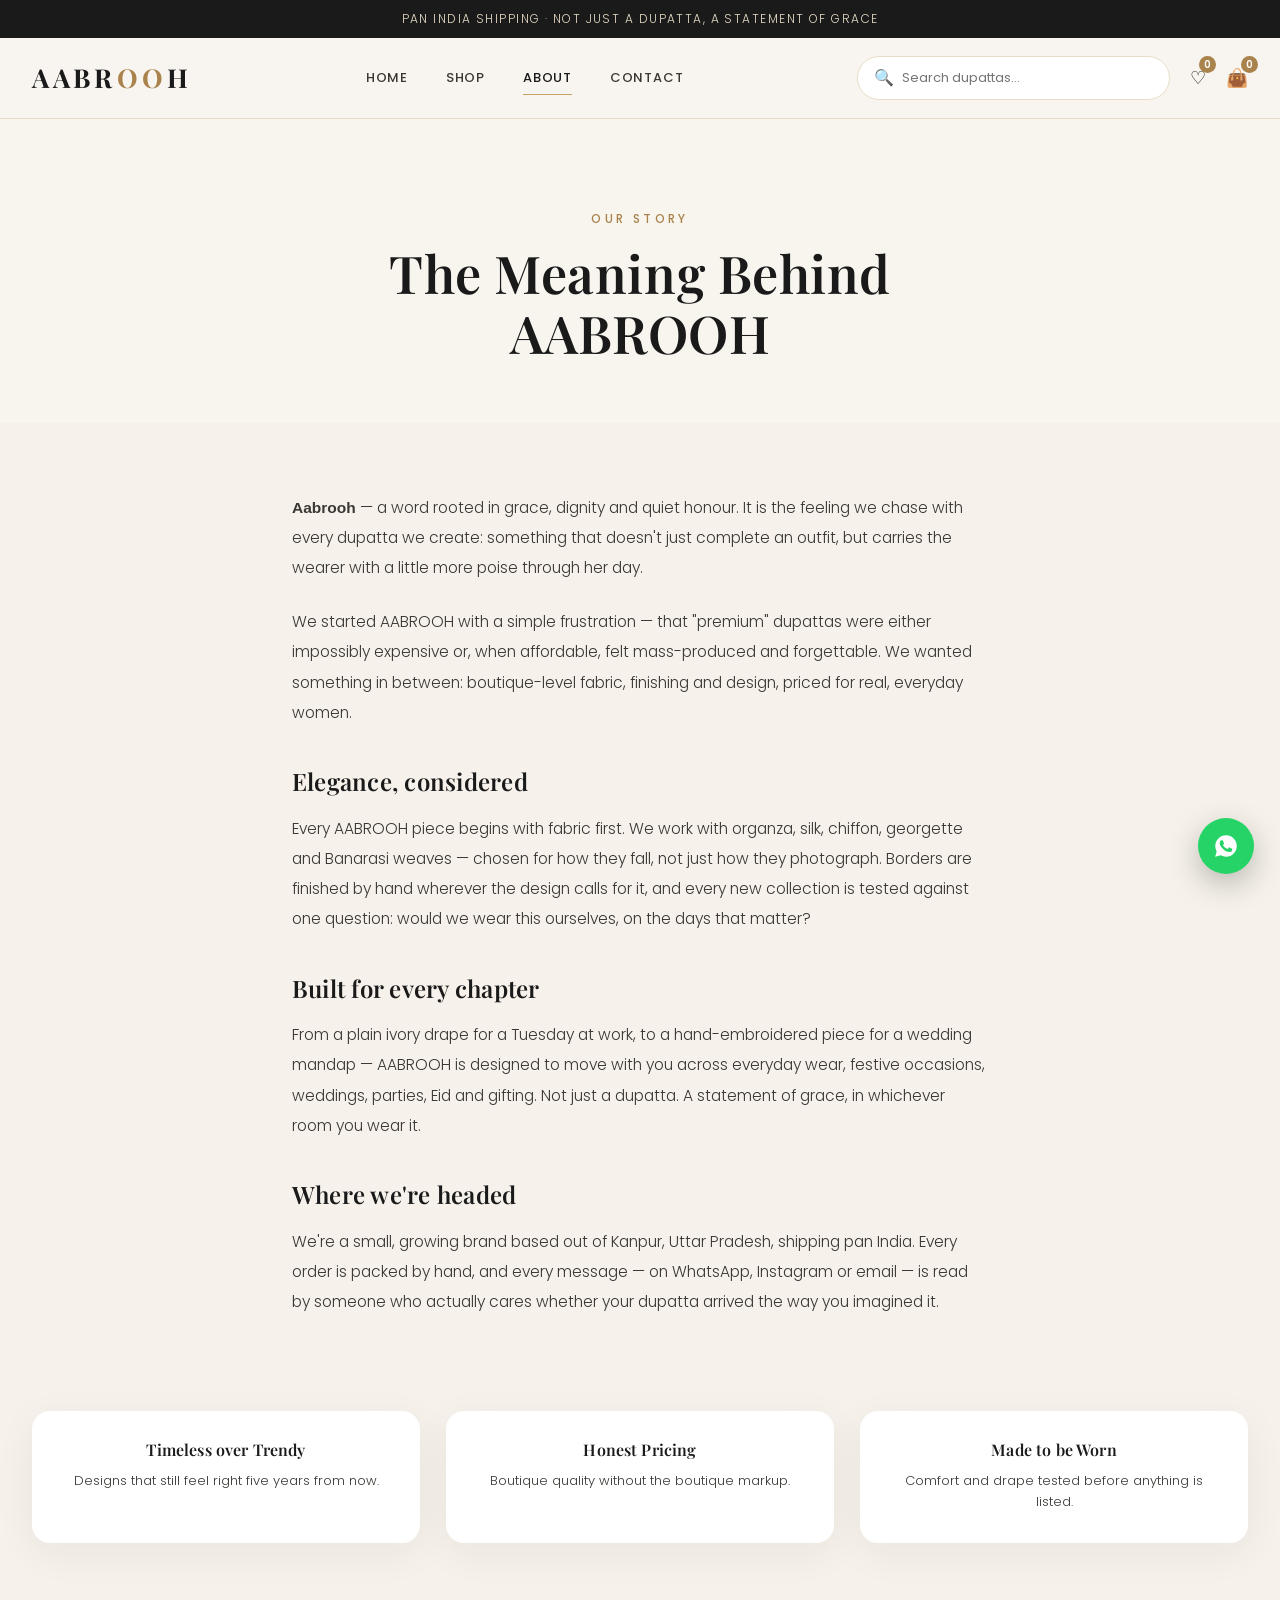
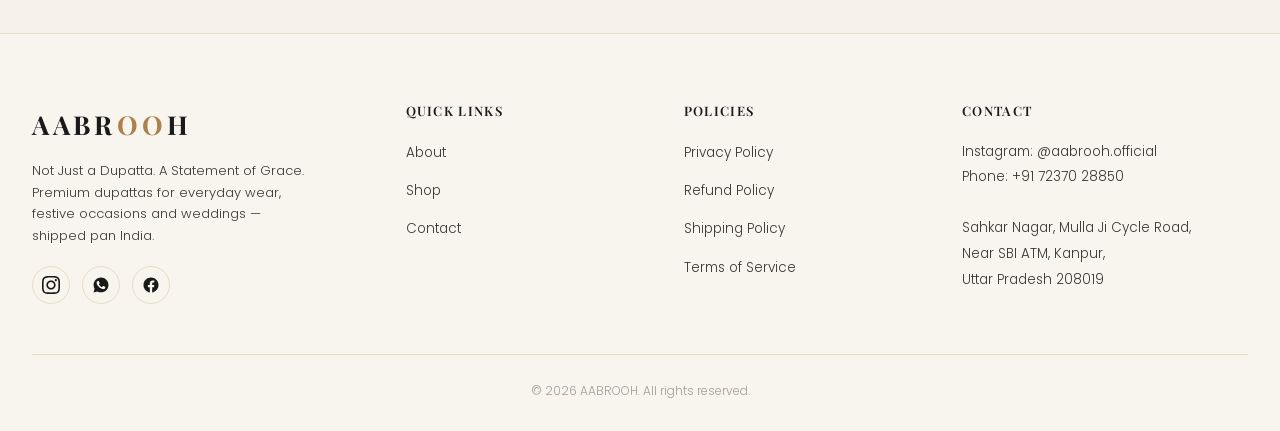
==== commit 2a24c591: "Update WhatsApp links and social icons in footer" ====
--- a/about.html
+++ b/about.html
@@ -66,9 +66,9 @@
       <a href="index.html" class="logo">AABR<span>OO</span>H</a>
       <p>Not Just a Dupatta. A Statement of Grace. Premium dupattas for everyday wear, festive occasions and weddings — shipped pan India.</p>
       <div class="footer-social">
-        <a href="https://instagram.com/aabrooh.official" target="_blank" title="Instagram">&#128247;</a>
-        <a href="https://wa.me/917237028850" target="_blank" title="WhatsApp">&#128241;</a>
-        <a href="#" target="_blank" title="Facebook">f</a>
+      <a href="https://instagram.com/aabrooh.official" target="_blank" title="Instagram"><svg xmlns="http://www.w3.org/2000/svg" width="18" height="18" viewBox="0 0 24 24" fill="currentColor"><path d="M12 2.163c3.204 0 3.584.012 4.85.07 3.252.148 4.771 1.691 4.919 4.919.058 1.265.069 1.645.069 4.849 0 3.205-.012 3.584-.069 4.849-.149 3.225-1.664 4.771-4.919 4.919-1.266.058-1.644.07-4.85.07-3.204 0-3.584-.012-4.849-.07-3.26-.149-4.771-1.699-4.919-4.92-.058-1.265-.07-1.644-.07-4.849 0-3.204.013-3.583.07-4.849.149-3.227 1.664-4.771 4.919-4.919 1.266-.057 1.645-.069 4.849-.069zm0-2.163c-3.259 0-3.667.014-4.947.072-4.358.2-6.78 2.618-6.98 6.98-.059 1.281-.073 1.689-.073 4.948 0 3.259.014 3.668.072 4.948.2 4.358 2.618 6.78 6.98 6.98 1.281.058 1.689.072 4.948.072 3.259 0 3.668-.014 4.948-.072 4.354-.2 6.782-2.618 6.98-6.98.059-1.28.073-1.689.073-4.948 0-3.259-.014-3.667-.072-4.947-.196-4.354-2.617-6.78-6.98-6.98-1.281-.059-1.69-.073-4.949-.073zm0 5.838c-3.403 0-6.162 2.759-6.162 6.162s2.759 6.163 6.162 6.163 6.162-2.759 6.162-6.163c0-3.403-2.759-6.162-6.162-6.162zm0 10.162c-2.209 0-4-1.79-4-4 0-2.209 1.791-4 4-4s4 1.791 4 4c0 2.21-1.791 4-4 4zm6.406-11.845c-.796 0-1.441.645-1.441 1.44s.645 1.44 1.441 1.44c.795 0 1.439-.645 1.439-1.44s-.644-1.44-1.439-1.44z"/></svg></a>
+<a href="https://wa.me/917309329960" target="_blank" title="WhatsApp"><svg xmlns="http://www.w3.org/2000/svg" width="18" height="18" viewBox="0 0 24 24" fill="currentColor"><path d="M12.04 2C6.58 2 2.13 6.45 2.13 11.91c0 1.75.46 3.48 1.32 5L2 22l5.25-1.38c1.45.79 3.08 1.21 4.79 1.21 5.46 0 9.91-4.45 9.91-9.91C21.95 6.45 17.5 2 12.04 2zm5.71 14.09c-.24.68-1.4 1.32-1.94 1.4-.5.08-1.13.11-1.82-.11-.42-.14-.96-.31-1.65-.61-2.91-1.26-4.81-4.19-4.96-4.38-.14-.19-1.18-1.57-1.18-3 0-1.42.75-2.12 1.02-2.41.27-.29.58-.36.78-.36.19 0 .39 0 .56.01.18.01.42-.07.65.5.24.58.82 2 .89 2.15.07.14.11.31.02.5-.09.19-.14.31-.27.48-.14.17-.29.38-.41.51-.14.14-.28.29-.12.57.16.28.71 1.17 1.53 1.9 1.05.94 1.94 1.23 2.22 1.37.28.14.44.12.6-.07.17-.19.71-.83.9-1.11.19-.28.38-.24.64-.14.26.09 1.66.78 1.94.92.28.14.47.21.54.33.07.12.07.68-.17 1.36z"/></svg></a>
+<a href="#" target="_blank" title="Facebook"><svg xmlns="http://www.w3.org/2000/svg" width="18" height="18" viewBox="0 0 24 24" fill="currentColor"><path d="M22 12.06C22 6.505 17.523 2 12 2S2 6.505 2 12.06c0 5.022 3.657 9.184 8.438 9.94v-7.03H7.898v-2.91h2.54V9.845c0-2.507 1.492-3.89 3.777-3.89 1.094 0 2.238.195 2.238.195v2.462h-1.26c-1.243 0-1.63.771-1.63 1.562v1.877h2.773l-.443 2.91h-2.33V22c4.78-.756 8.437-4.918 8.437-9.94z"/></svg></a>
       </div>
     </div>
     <div class="footer-col"><h4>Quick Links</h4><ul><li><a href="about.html">About</a></li><li><a href="shop.html">Shop</a></li><li><a href="contact.html">Contact</a></li></ul></div>
@@ -85,7 +85,7 @@
   <div class="drawer-foot" id="drawerFoot"></div>
 </div>
 
-<a class="wa-float" href="https://wa.me/917237028850" target="_blank" title="Chat on WhatsApp">&#128241;</a>
+<a class="wa-float" href="https://wa.me/917309329960" target="_blank" title="Chat on WhatsApp"><svg xmlns="http://www.w3.org/2000/svg" width="26" height="26" viewBox="0 0 24 24" fill="currentColor"><path d="M12.04 2C6.58 2 2.13 6.45 2.13 11.91c0 1.75.46 3.48 1.32 5L2 22l5.25-1.38c1.45.79 3.08 1.21 4.79 1.21 5.46 0 9.91-4.45 9.91-9.91C21.95 6.45 17.5 2 12.04 2zm5.71 14.09c-.24.68-1.4 1.32-1.94 1.4-.5.08-1.13.11-1.82-.11-.42-.14-.96-.31-1.65-.61-2.91-1.26-4.81-4.19-4.96-4.38-.14-.19-1.18-1.57-1.18-3 0-1.42.75-2.12 1.02-2.41.27-.29.58-.36.78-.36.19 0 .39 0 .56.01.18.01.42-.07.65.5.24.58.82 2 .89 2.15.07.14.11.31.02.5-.09.19-.14.31-.27.48-.14.17-.29.38-.41.51-.14.14-.28.29-.12.57.16.28.71 1.17 1.53 1.9 1.05.94 1.94 1.23 2.22 1.37.28.14.44.12.6-.07.17-.19.71-.83.9-1.11.19-.28.38-.24.64-.14.26.09 1.66.78 1.94.92.28.14.47.21.54.33.07.12.07.68-.17 1.36z"/></svg></a>
 <div class="toast" id="toast"></div>
 
 <script src="products.js"></script>
--- a/style.css
+++ b/style.css
@@ -465,6 +465,8 @@
   text-align: center;
   padding: 20px;
 }
+.product-media.has-photo::after, .gallery-main.has-photo::after { display: none; }
+
 .product-badge {
   position: absolute;
   top: 14px; left: 14px;
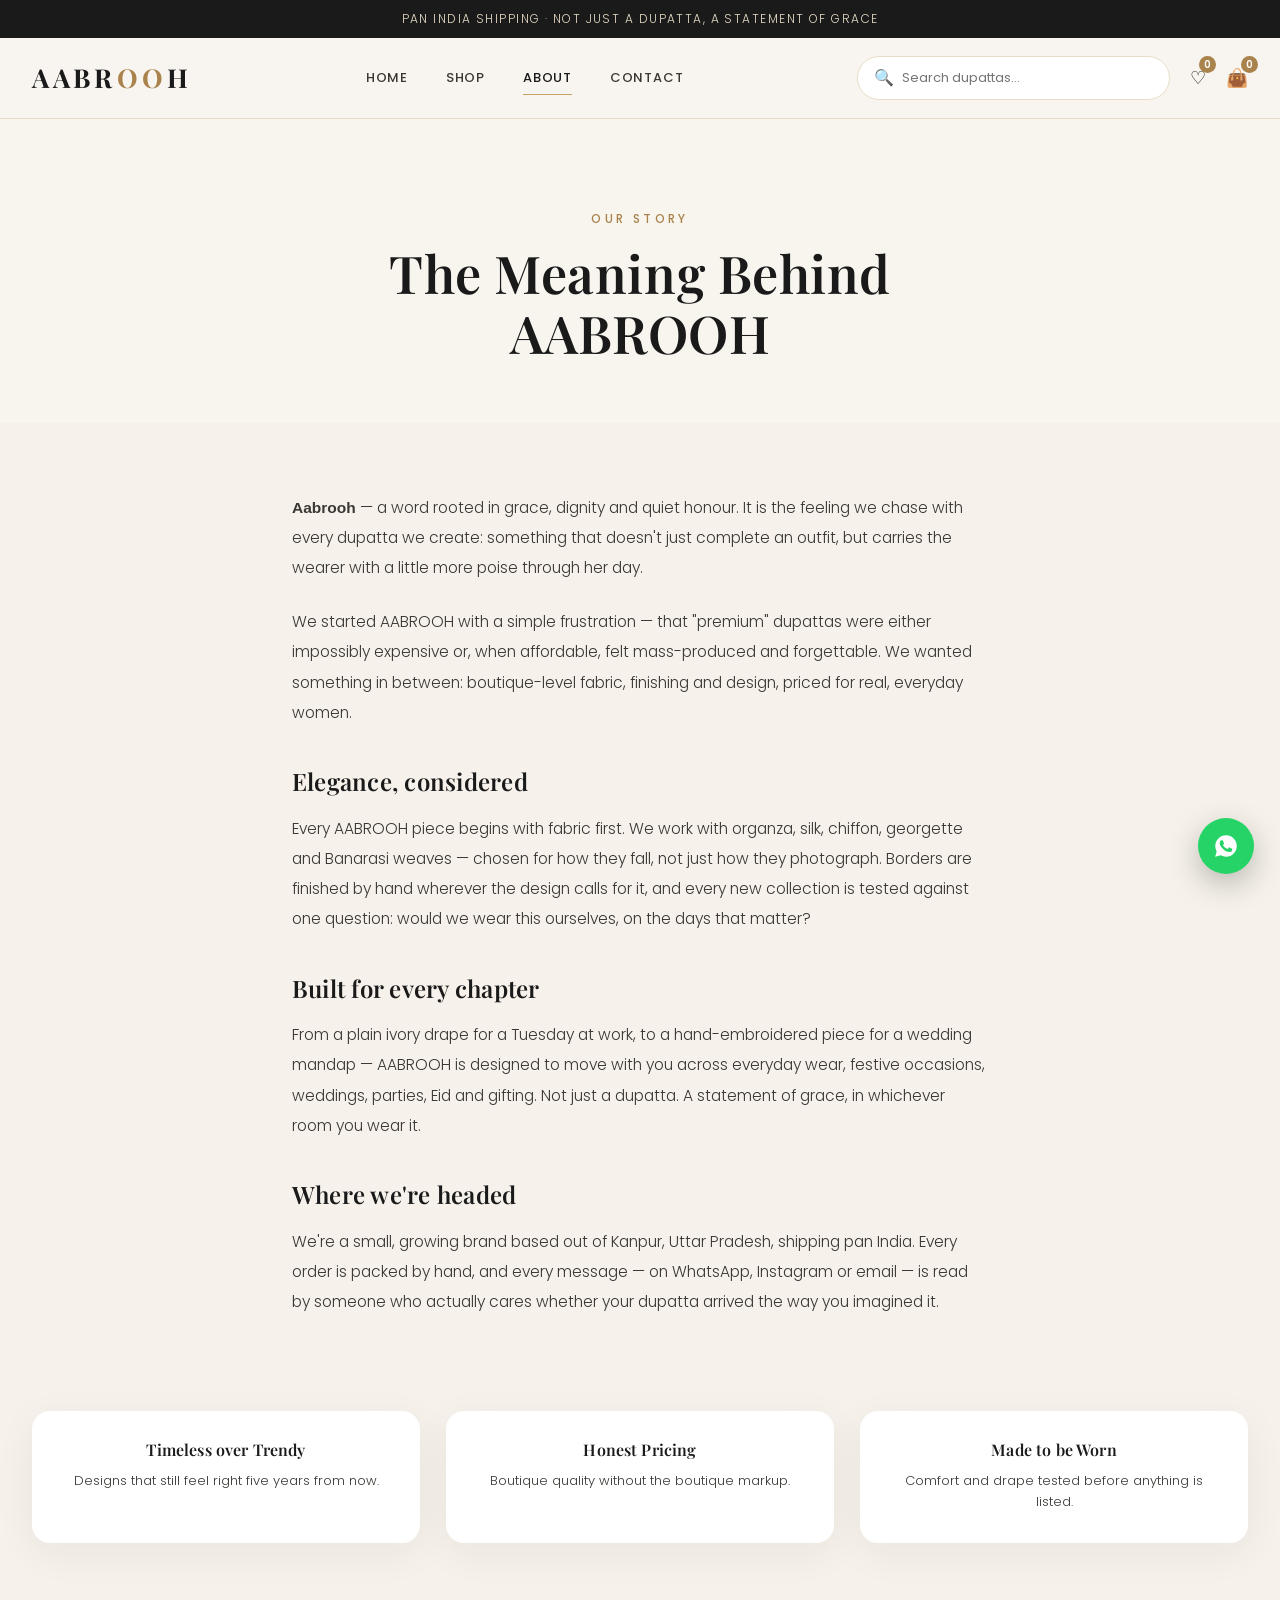
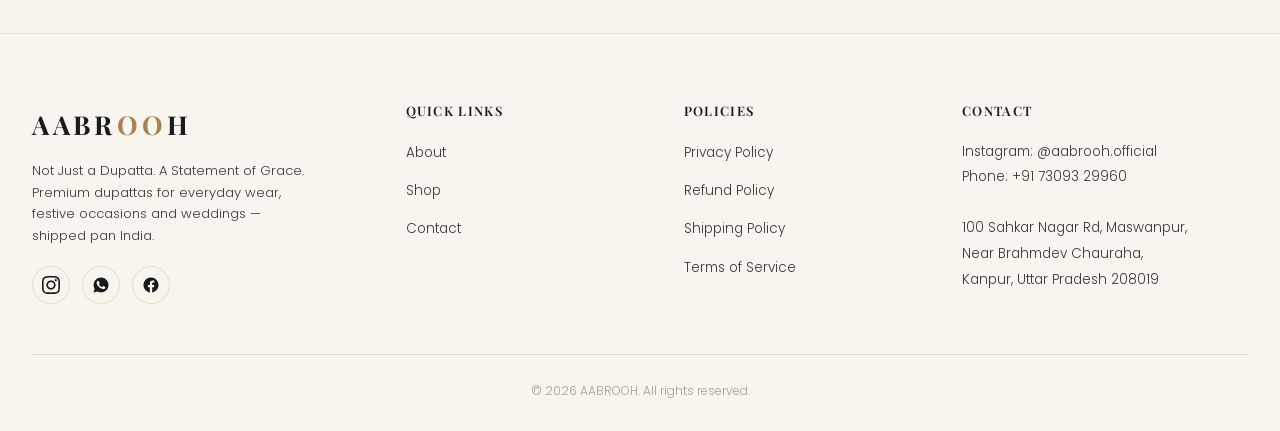
==== commit 84e7c819: "Revise contact details in about.html footer Updated contact information and Instagram link in footer" ====
--- a/about.html
+++ b/about.html
@@ -73,8 +73,7 @@
     </div>
     <div class="footer-col"><h4>Quick Links</h4><ul><li><a href="about.html">About</a></li><li><a href="shop.html">Shop</a></li><li><a href="contact.html">Contact</a></li></ul></div>
     <div class="footer-col"><h4>Policies</h4><ul><li><a href="#">Privacy Policy</a></li><li><a href="#">Refund Policy</a></li><li><a href="#">Shipping Policy</a></li><li><a href="#">Terms of Service</a></li></ul></div>
-    <div class="footer-col"><h4>Contact</h4><address>Instagram: @aabrooh.official<br>Phone: +91 72370 28850<br><br>Sahkar Nagar, Mulla Ji Cycle Road,<br>Near SBI ATM, Kanpur,<br>Uttar Pradesh 208019</address></div>
-  </div>
+<div class="footer-col"><h4>Contact</h4><address>Instagram: <a href="https://instagram.com/aabrooh.official" target="_blank" style="color:inherit;">@aabrooh.official</a><br>Phone: +91 73093 29960<br><br>100 Sahkar Nagar Rd, Maswanpur,<br>Near Brahmdev Chauraha,<br>Kanpur, Uttar Pradesh 208019</address></div>  </div>
   <div class="footer-bottom">&copy; 2026 AABROOH. All rights reserved.</div>
 </footer>
 
